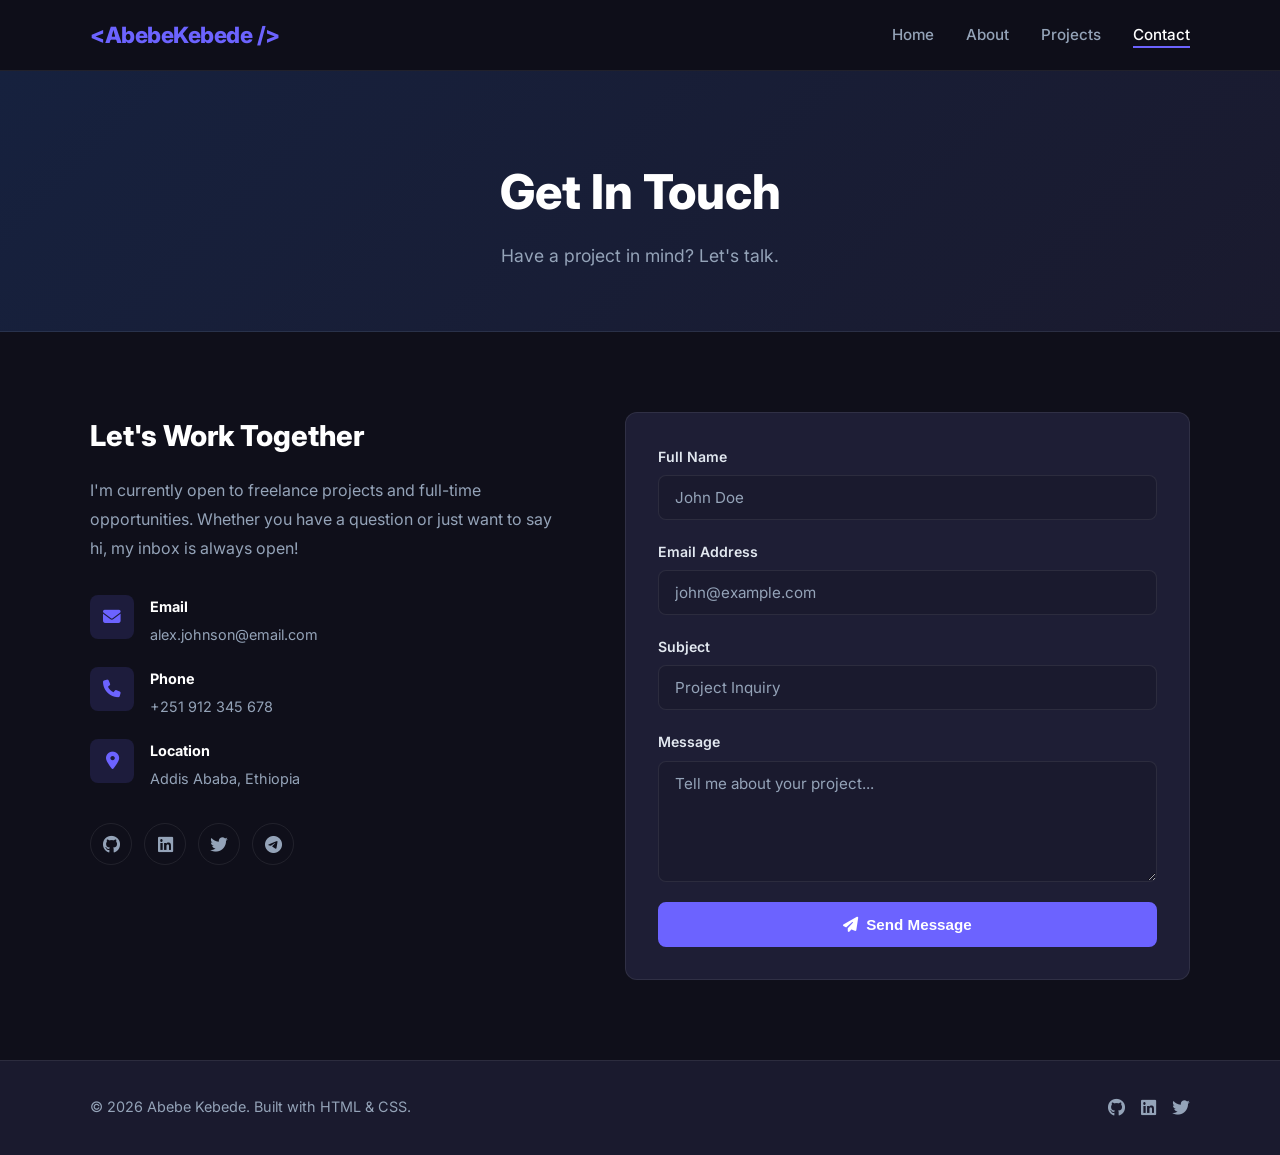
==== contact.html @ f782b0f5 "Intial Commit" ====
<!DOCTYPE html>
<html lang="en">
<head>
  <meta charset="UTF-8" />
  <meta name="viewport" content="width=device-width, initial-scale=1.0" />
  <title>Contact | Alex Dev</title>
  <link rel="stylesheet" href="portfolio.css" />
  <link rel="stylesheet" href="https://cdnjs.cloudflare.com/ajax/libs/font-awesome/6.5.0/css/all.min.css" />
  <link href="https://fonts.googleapis.com/css2?family=Inter:wght@400;500;600;700;800&display=swap" rel="stylesheet" />
</head>
<body>

  <!-- ===== NAVBAR ===== -->
  <header class="navbar">
    <div class="container nav-inner">
      <a href="index.html" class="logo">&lt;AbebeKebede /&gt;</a>
      <nav>
        <ul class="nav-links">
          <li><a href="index.html">Home</a></li>
          <li><a href="about.html">About</a></li>
          <li><a href="projects.html">Projects</a></li>
          <li><a href="contact.html" class="active">Contact</a></li>
        </ul>
      </nav>
      <button class="hamburger" id="hamburger" aria-label="Toggle menu">
        <span></span><span></span><span></span>
      </button>
    </div>
    <nav class="mobile-menu" id="mobileMenu">
      <ul>
        <li><a href="index.html">Home</a></li>
        <li><a href="about.html">About</a></li>
        <li><a href="projects.html">Projects</a></li>
        <li><a href="contact.html">Contact</a></li>
      </ul>
    </nav>
  </header>

  <!-- ===== PAGE HERO ===== -->
  <section class="page-hero">
    <div class="container">
      <h1>Get In Touch</h1>
      <p>Have a project in mind? Let's talk.</p>
    </div>
  </section>

  <!-- ===== CONTACT SECTION ===== -->
  <section class="section">
    <div class="container contact-grid">

      <!-- Contact Info -->
      <div class="contact-info">
        <h2>Let's Work Together</h2>
        <p>
          I'm currently open to freelance projects and full-time opportunities.
          Whether you have a question or just want to say hi, my inbox is always open!
        </p>

        <div class="contact-details">
          <div class="contact-item">
            <div class="contact-icon"><i class="fas fa-envelope"></i></div>
            <div>
              <strong>Email</strong>
              <p>alex.johnson@email.com</p>
            </div>
          </div>
          <div class="contact-item">
            <div class="contact-icon"><i class="fas fa-phone"></i></div>
            <div>
              <strong>Phone</strong>
              <p>+251 912 345 678</p>
            </div>
          </div>
          <div class="contact-item">
            <div class="contact-icon"><i class="fas fa-map-marker-alt"></i></div>
            <div>
              <strong>Location</strong>
              <p>Addis Ababa, Ethiopia</p>
            </div>
          </div>
        </div>

        <div class="contact-socials">
          <a href="#" aria-label="GitHub"><i class="fab fa-github"></i></a>
          <a href="#" aria-label="LinkedIn"><i class="fab fa-linkedin"></i></a>
          <a href="#" aria-label="Twitter"><i class="fab fa-twitter"></i></a>
          <a href="#" aria-label="Telegram"><i class="fab fa-telegram"></i></a>
        </div>
      </div>

      <!-- Contact Form -->
      <div class="contact-form-wrap">
        <form class="contact-form" action="#" method="POST">
          <div class="form-group">
            <label for="name">Full Name</label>
            <input type="text" id="name" name="name" placeholder="John Doe" required />
          </div>
          <div class="form-group">
            <label for="email">Email Address</label>
            <input type="email" id="email" name="email" placeholder="john@example.com" required />
          </div>
          <div class="form-group">
            <label for="subject">Subject</label>
            <input type="text" id="subject" name="subject" placeholder="Project Inquiry" required />
          </div>
          <div class="form-group">
            <label for="message">Message</label>
            <textarea id="message" name="message" rows="5" placeholder="Tell me about your project..." required></textarea>
          </div>
          <button type="submit" class="btn btn-primary btn-full">
            <i class="fas fa-paper-plane"></i> Send Message
          </button>
        </form>
      </div>

    </div>
  </section>

  <!-- ===== FOOTER ===== -->
  <footer class="footer">
    <div class="container footer-inner">
      <p>&copy; 2026 Abebe Kebede. Built with HTML &amp; CSS.</p>
      <div class="footer-socials">
        <a href="#"><i class="fab fa-github"></i></a>
        <a href="#"><i class="fab fa-linkedin"></i></a>
        <a href="#"><i class="fab fa-twitter"></i></a>
      </div>
    </div>
  </footer>

  <script>
    const btn = document.getElementById('hamburger');
    const menu = document.getElementById('mobileMenu');
    btn.addEventListener('click', () => {
      menu.classList.toggle('open');
      btn.classList.toggle('active');
    });
  </script>

</body>
</html>
---- portfolio.css ----
/* ===== CSS VARIABLES ===== */
:root {
  --primary:     #6c63ff;
  --primary-dark:#5a52d5;
  --accent:      #ff6584;
  --dark:        #0f0f1a;
  --dark-2:      #1a1a2e;
  --dark-3:      #16213e;
  --text:        #e2e8f0;
  --text-muted:  #94a3b8;
  --white:       #ffffff;
  --light-bg:    #f8fafc;
  --border:      rgba(255,255,255,0.08);
  --card-bg:     #1e1e35;
  --radius:      12px;
  --radius-sm:   8px;
  --shadow:      0 4px 24px rgba(0,0,0,0.3);
  --transition:  0.3s ease;
  --font:        'Inter', sans-serif;
}

/* ===== RESET & BASE ===== */
*, *::before, *::after {
  box-sizing: border-box;
  margin: 0;
  padding: 0;
}

html {
  scroll-behavior: smooth;
}

body {
  font-family: var(--font);
  background-color: var(--dark);
  color: var(--text);
  line-height: 1.7;
  font-size: 16px;
}

a {
  text-decoration: none;
  color: inherit;
  transition: color var(--transition);
}

ul {
  list-style: none;
}

img {
  max-width: 100%;
  display: block;
}

/* ===== CONTAINER ===== */
.container {
  width: 90%;
  max-width: 1100px;
  margin: 0 auto;
}

/* ===== SECTION SPACING ===== */
.section {
  padding: 80px 0;
}

.bg-light {
  background-color: var(--dark-2);
}

/* ===== SECTION HEADINGS ===== */
.section-title {
  font-size: 2rem;
  font-weight: 800;
  text-align: center;
  margin-bottom: 0.5rem;
  color: var(--white);
}

.section-sub {
  text-align: center;
  color: var(--text-muted);
  margin-bottom: 3rem;
  font-size: 1rem;
}

.section-label {
  text-align: center;
  font-size: 0.85rem;
  text-transform: uppercase;
  letter-spacing: 2px;
  color: var(--primary);
  margin-bottom: 1.5rem;
  font-weight: 600;
}

/* ===== BUTTONS ===== */
.btn {
  display: inline-flex;
  align-items: center;
  gap: 0.5rem;
  padding: 0.75rem 1.75rem;
  border-radius: var(--radius-sm);
  font-size: 0.95rem;
  font-weight: 600;
  cursor: pointer;
  transition: all var(--transition);
  border: 2px solid transparent;
}

.btn-primary {
  background-color: var(--primary);
  color: var(--white);
  border-color: var(--primary);
}

.btn-primary:hover {
  background-color: var(--primary-dark);
  border-color: var(--primary-dark);
  transform: translateY(-2px);
  box-shadow: 0 8px 20px rgba(108, 99, 255, 0.4);
}

.btn-outline {
  background-color: transparent;
  color: var(--primary);
  border-color: var(--primary);
}

.btn-outline:hover {
  background-color: var(--primary);
  color: var(--white);
  transform: translateY(-2px);
}

.btn-full {
  width: 100%;
  justify-content: center;
}

.center-btn {
  text-align: center;
  margin-top: 3rem;
}

/* =============================================
   NAVBAR
   ============================================= */
.navbar {
  position: sticky;
  top: 0;
  z-index: 1000;
  background-color: rgba(15, 15, 26, 0.95);
  backdrop-filter: blur(10px);
  border-bottom: 1px solid var(--border);
}

.nav-inner {
  display: flex;
  align-items: center;
  justify-content: space-between;
  height: 70px;
}

.logo {
  font-size: 1.4rem;
  font-weight: 800;
  color: var(--primary);
  letter-spacing: -0.5px;
}

.nav-links {
  display: flex;
  gap: 2rem;
}

.nav-links a {
  color: var(--text-muted);
  font-weight: 500;
  font-size: 0.95rem;
  position: relative;
  padding-bottom: 4px;
}

.nav-links a::after {
  content: '';
  position: absolute;
  bottom: 0;
  left: 0;
  width: 0;
  height: 2px;
  background-color: var(--primary);
  transition: width var(--transition);
}

.nav-links a:hover,
.nav-links a.active {
  color: var(--white);
}

.nav-links a:hover::after,
.nav-links a.active::after {
  width: 100%;
}

/* Hamburger */
.hamburger {
  display: none;
  flex-direction: column;
  gap: 5px;
  background: none;
  border: none;
  cursor: pointer;
  padding: 4px;
}

.hamburger span {
  display: block;
  width: 24px;
  height: 2px;
  background-color: var(--text);
  border-radius: 2px;
  transition: all var(--transition);
}

.hamburger.active span:nth-child(1) {
  transform: translateY(7px) rotate(45deg);
}
.hamburger.active span:nth-child(2) {
  opacity: 0;
}
.hamburger.active span:nth-child(3) {
  transform: translateY(-7px) rotate(-45deg);
}

/* Mobile menu */
.mobile-menu {
  display: none;
  background-color: var(--dark-2);
  border-top: 1px solid var(--border);
}

.mobile-menu.open {
  display: block;
}

.mobile-menu ul {
  padding: 1rem 0;
}

.mobile-menu li a {
  display: block;
  padding: 0.75rem 1.5rem;
  color: var(--text-muted);
  font-weight: 500;
  transition: all var(--transition);
}

.mobile-menu li a:hover {
  color: var(--white);
  background-color: rgba(108, 99, 255, 0.1);
  padding-left: 2rem;
}

/* =============================================
   HERO SECTION
   ============================================= */
.hero {
  min-height: calc(100vh - 70px);
  display: flex;
  align-items: center;
  background: linear-gradient(135deg, var(--dark) 0%, var(--dark-3) 100%);
  position: relative;
  overflow: hidden;
}

/* Decorative background circles */
.hero::before {
  content: '';
  position: absolute;
  width: 500px;
  height: 500px;
  border-radius: 50%;
  background: radial-gradient(circle, rgba(108,99,255,0.15) 0%, transparent 70%);
  top: -100px;
  right: -100px;
  pointer-events: none;
}

.hero::after {
  content: '';
  position: absolute;
  width: 300px;
  height: 300px;
  border-radius: 50%;
  background: radial-gradient(circle, rgba(255,101,132,0.1) 0%, transparent 70%);
  bottom: -50px;
  left: -50px;
  pointer-events: none;
}

.hero-inner {
  display: grid;
  grid-template-columns: 1fr 1fr;
  gap: 4rem;
  align-items: center;
  padding: 80px 0;
}

.hero-greeting {
  font-size: 1.1rem;
  color: var(--text-muted);
  margin-bottom: 0.5rem;
}

.hero-name {
  font-size: clamp(2.5rem, 5vw, 4rem);
  font-weight: 800;
  color: var(--white);
  line-height: 1.1;
  margin-bottom: 0.5rem;
}

.hero-title {
  font-size: clamp(1.2rem, 2.5vw, 1.8rem);
  font-weight: 600;
  color: var(--primary);
  margin-bottom: 1.5rem;
}

.hero-desc {
  color: var(--text-muted);
  font-size: 1.05rem;
  max-width: 480px;
  margin-bottom: 2rem;
  line-height: 1.8;
}

.hero-btns {
  display: flex;
  gap: 1rem;
  flex-wrap: wrap;
  margin-bottom: 2rem;
}

.hero-socials {
  display: flex;
  gap: 1rem;
}

.hero-socials a {
  width: 42px;
  height: 42px;
  border-radius: 50%;
  border: 1px solid var(--border);
  display: flex;
  align-items: center;
  justify-content: center;
  color: var(--text-muted);
  font-size: 1.1rem;
  transition: all var(--transition);
}

.hero-socials a:hover {
  border-color: var(--primary);
  color: var(--primary);
  transform: translateY(-3px);
}

/* Avatar placeholder */
.avatar-placeholder {
  width: 280px;
  height: 280px;
  border-radius: 50%;
  background: linear-gradient(135deg, var(--primary) 0%, var(--accent) 100%);
  display: flex;
  align-items: center;
  justify-content: center;
  font-size: 7rem;
  color: rgba(255,255,255,0.9);
  margin: 0 auto;
  box-shadow: 0 20px 60px rgba(108, 99, 255, 0.4);
  position: relative;
}

/* .avatar-placeholder::before {
  content: '';
  position: absolute;
  inset: -8px;
  border-radius: 50%;
  border: 2px dashed rgba(108, 99, 255, 0.4);
  animation: spin 20s linear infinite;
}

@keyframes spin {
  to { transform: rotate(360deg); }
} */

.avatar-placeholder.large {
  width: 220px;
  height: 220px;
  font-size: 5rem;
}

/* =============================================
   SKILLS STRIP
   ============================================= */
.skills-strip {
  background-color: var(--dark-2);
  padding: 60px 0;
  border-top: 1px solid var(--border);
  border-bottom: 1px solid var(--border);
}

.skills-grid {
  display: flex;
  flex-wrap: wrap;
  gap: 1rem;
  justify-content: center;
}

.skill-badge {
  display: flex;
  align-items: center;
  gap: 0.5rem;
  padding: 0.6rem 1.2rem;
  background-color: var(--card-bg);
  border: 1px solid var(--border);
  border-radius: 50px;
  font-size: 0.9rem;
  font-weight: 500;
  color: var(--text);
  transition: all var(--transition);
}

.skill-badge:hover {
  border-color: var(--primary);
  color: var(--primary);
  transform: translateY(-2px);
}

.skill-badge i {
  font-size: 1.1rem;
  color: var(--primary);
}

/* =============================================
   PROJECT CARDS
   ============================================= */
.projects-grid {
  display: grid;
  grid-template-columns: repeat(auto-fill, minmax(300px, 1fr));
  gap: 1.5rem;
}

.project-card {
  background-color: var(--card-bg);
  border: 1px solid var(--border);
  border-radius: var(--radius);
  overflow: hidden;
  transition: all var(--transition);
}

.project-card:hover {
  transform: translateY(-6px);
  box-shadow: var(--shadow);
  border-color: rgba(108, 99, 255, 0.3);
}

.project-img {
  height: 180px;
  position: relative;
  display: flex;
  align-items: flex-end;
  padding: 1rem;
}

/* Gradient backgrounds for project cards */
.project-img-1 { background: linear-gradient(135deg, #667eea 0%, #764ba2 100%); }
.project-img-2 { background: linear-gradient(135deg, #f093fb 0%, #f5576c 100%); }
.project-img-3 { background: linear-gradient(135deg, #4facfe 0%, #00f2fe 100%); }
.project-img-4 { background: linear-gradient(135deg, #43e97b 0%, #38f9d7 100%); }
.project-img-5 { background: linear-gradient(135deg, #fa709a 0%, #fee140 100%); }
.project-img-6 { background: linear-gradient(135deg, #a18cd1 0%, #fbc2eb 100%); }

.project-tag {
  background-color: rgba(0,0,0,0.4);
  color: var(--white);
  padding: 0.3rem 0.8rem;
  border-radius: 50px;
  font-size: 0.75rem;
  font-weight: 600;
  letter-spacing: 0.5px;
  backdrop-filter: blur(4px);
}

.project-body {
  padding: 1.5rem;
}

.project-body h3 {
  font-size: 1.15rem;
  font-weight: 700;
  color: var(--white);
  margin-bottom: 0.5rem;
}

.project-body p {
  color: var(--text-muted);
  font-size: 0.9rem;
  margin-bottom: 1rem;
  line-height: 1.6;
}

.project-tech {
  display: flex;
  flex-wrap: wrap;
  gap: 0.4rem;
  margin-bottom: 1rem;
}

.project-tech span {
  background-color: rgba(108, 99, 255, 0.15);
  color: var(--primary);
  padding: 0.2rem 0.6rem;
  border-radius: 4px;
  font-size: 0.78rem;
  font-weight: 500;
}

.project-links {
  display: flex;
  gap: 1rem;
}

.project-links a {
  display: flex;
  align-items: center;
  gap: 0.4rem;
  color: var(--text-muted);
  font-size: 0.88rem;
  font-weight: 500;
  transition: color var(--transition);
}

.project-links a:hover {
  color: var(--primary);
}

/* =============================================
   PAGE HERO (inner pages)
   ============================================= */
.page-hero {
  background: linear-gradient(135deg, var(--dark-3) 0%, var(--dark-2) 100%);
  padding: 80px 0 60px;
  text-align: center;
  border-bottom: 1px solid var(--border);
}

.page-hero h1 {
  font-size: clamp(2rem, 4vw, 3rem);
  font-weight: 800;
  color: var(--white);
  margin-bottom: 0.5rem;
}

.page-hero p {
  color: var(--text-muted);
  font-size: 1.1rem;
}

/* =============================================
   ABOUT PAGE
   ============================================= */
.about-grid {
  display: grid;
  grid-template-columns: 280px 1fr;
  gap: 4rem;
  align-items: start;
}

.about-image {
  text-align: center;
}

.about-socials {
  margin-top: 1.5rem;
  display: flex;
  flex-direction: column;
  gap: 0.75rem;
  align-items: center;
}

.about-socials a {
  display: inline-flex;
  align-items: center;
  gap: 0.5rem;
  color: var(--text-muted);
  font-size: 0.9rem;
  font-weight: 500;
  transition: color var(--transition);
}

.about-socials a:hover {
  color: var(--primary);
}

.about-bio h2 {
  font-size: 1.8rem;
  font-weight: 800;
  color: var(--white);
  margin-bottom: 1rem;
}

.about-bio p {
  color: var(--text-muted);
  margin-bottom: 1rem;
  line-height: 1.8;
}

.about-bio strong {
  color: var(--primary);
}

.info-grid {
  display: grid;
  grid-template-columns: 1fr 1fr;
  gap: 1rem;
  margin-top: 1.5rem;
}

.info-item {
  background-color: var(--card-bg);
  border: 1px solid var(--border);
  border-radius: var(--radius-sm);
  padding: 0.75rem 1rem;
  font-size: 0.9rem;
  color: var(--text-muted);
}

.info-item span {
  display: block;
  font-weight: 600;
  color: var(--white);
  margin-bottom: 0.2rem;
}

/* Skill bars */
.skills-bars {
  max-width: 700px;
  margin: 0 auto;
  display: flex;
  flex-direction: column;
  gap: 1.5rem;
}

.skill-row {}

.skill-info {
  display: flex;
  justify-content: space-between;
  margin-bottom: 0.4rem;
  font-size: 0.9rem;
  font-weight: 500;
  color: var(--text);
}

.skill-bar {
  height: 8px;
  background-color: var(--card-bg);
  border-radius: 50px;
  overflow: hidden;
}

.skill-fill {
  height: 100%;
  background: linear-gradient(90deg, var(--primary) 0%, var(--accent) 100%);
  border-radius: 50px;
  transition: width 1s ease;
}

/* Timeline */
.timeline {
  position: relative;
  padding-left: 2rem;
  max-width: 700px;
  margin: 0 auto;
}

.timeline::before {
  content: '';
  position: absolute;
  left: 0;
  top: 0;
  bottom: 0;
  width: 2px;
  background: linear-gradient(to bottom, var(--primary), var(--accent));
  border-radius: 2px;
}

.timeline-item {
  position: relative;
  margin-bottom: 2.5rem;
}

.timeline-dot {
  position: absolute;
  left: -2.45rem;
  top: 4px;
  width: 14px;
  height: 14px;
  border-radius: 50%;
  background-color: var(--primary);
  border: 3px solid var(--dark);
  box-shadow: 0 0 0 2px var(--primary);
}

.timeline-content {
  background-color: var(--card-bg);
  border: 1px solid var(--border);
  border-radius: var(--radius);
  padding: 1.25rem 1.5rem;
}

.timeline-date {
  font-size: 0.8rem;
  color: var(--primary);
  font-weight: 600;
  letter-spacing: 0.5px;
  text-transform: uppercase;
}

.timeline-content h3 {
  font-size: 1.05rem;
  font-weight: 700;
  color: var(--white);
  margin: 0.3rem 0 0.2rem;
}

.timeline-company {
  color: var(--accent);
  font-size: 0.88rem;
  font-weight: 500;
  margin-bottom: 0.5rem;
}

.timeline-content p:last-child {
  color: var(--text-muted);
  font-size: 0.9rem;
  line-height: 1.6;
}

/* =============================================
   CONTACT PAGE
   ============================================= */
.contact-grid {
  display: grid;
  grid-template-columns: 1fr 1.2fr;
  gap: 4rem;
  align-items: start;
}

.contact-info h2 {
  font-size: 1.8rem;
  font-weight: 800;
  color: var(--white);
  margin-bottom: 1rem;
}

.contact-info > p {
  color: var(--text-muted);
  line-height: 1.8;
  margin-bottom: 2rem;
}

.contact-details {
  display: flex;
  flex-direction: column;
  gap: 1.25rem;
  margin-bottom: 2rem;
}

.contact-item {
  display: flex;
  align-items: flex-start;
  gap: 1rem;
}

.contact-icon {
  width: 44px;
  height: 44px;
  border-radius: var(--radius-sm);
  background-color: rgba(108, 99, 255, 0.15);
  display: flex;
  align-items: center;
  justify-content: center;
  color: var(--primary);
  font-size: 1.1rem;
  flex-shrink: 0;
}

.contact-item strong {
  display: block;
  color: var(--white);
  font-size: 0.9rem;
  margin-bottom: 0.2rem;
}

.contact-item p {
  color: var(--text-muted);
  font-size: 0.9rem;
}

.contact-socials {
  display: flex;
  gap: 0.75rem;
}

.contact-socials a {
  width: 42px;
  height: 42px;
  border-radius: 50%;
  border: 1px solid var(--border);
  display: flex;
  align-items: center;
  justify-content: center;
  color: var(--text-muted);
  font-size: 1.1rem;
  transition: all var(--transition);
}

.contact-socials a:hover {
  border-color: var(--primary);
  color: var(--primary);
  transform: translateY(-3px);
}

/* Contact Form */
.contact-form-wrap {
  background-color: var(--card-bg);
  border: 1px solid var(--border);
  border-radius: var(--radius);
  padding: 2rem;
}

.contact-form {
  display: flex;
  flex-direction: column;
  gap: 1.25rem;
}

.form-group {
  display: flex;
  flex-direction: column;
  gap: 0.4rem;
}

.form-group label {
  font-size: 0.88rem;
  font-weight: 600;
  color: var(--text);
}

.form-group input,
.form-group textarea {
  background-color: var(--dark-2);
  border: 1px solid var(--border);
  border-radius: var(--radius-sm);
  padding: 0.75rem 1rem;
  color: var(--text);
  font-family: var(--font);
  font-size: 0.95rem;
  transition: border-color var(--transition);
  outline: none;
  resize: vertical;
}

.form-group input::placeholder,
.form-group textarea::placeholder {
  color: var(--text-muted);
}

.form-group input:focus,
.form-group textarea:focus {
  border-color: var(--primary);
  box-shadow: 0 0 0 3px rgba(108, 99, 255, 0.15);
}

/* =============================================
   FOOTER
   ============================================= */
.footer {
  background-color: var(--dark-2);
  border-top: 1px solid var(--border);
  padding: 2rem 0;
}

.footer-inner {
  display: flex;
  align-items: center;
  justify-content: space-between;
  flex-wrap: wrap;
  gap: 1rem;
}

.footer p {
  color: var(--text-muted);
  font-size: 0.9rem;
}

.footer-socials {
  display: flex;
  gap: 1rem;
}

.footer-socials a {
  color: var(--text-muted);
  font-size: 1.1rem;
  transition: color var(--transition);
}

.footer-socials a:hover {
  color: var(--primary);
}

/* =============================================
   RESPONSIVE — TABLET (max 900px)
   ============================================= */
@media (max-width: 900px) {

  /* Navbar */
  .nav-links {
    display: none;
  }

  .hamburger {
    display: flex;
  }

  /* Hero */
  .hero-inner {
    grid-template-columns: 1fr;
    text-align: center;
    gap: 3rem;
    padding: 60px 0;
  }

  .hero-desc {
    margin: 0 auto 2rem;
  }

  .hero-btns {
    justify-content: center;
  }

  .hero-socials {
    justify-content: center;
  }

  .hero-image {
    order: -1;
  }

  /* About */
  .about-grid {
    grid-template-columns: 1fr;
    gap: 2.5rem;
    text-align: center;
  }

  .about-image {
    display: flex;
    flex-direction: column;
    align-items: center;
  }

  .info-grid {
    text-align: left;
  }

  /* Contact */
  .contact-grid {
    grid-template-columns: 1fr;
    gap: 2.5rem;
  }
}

/* =============================================
   RESPONSIVE — MOBILE (max 600px)
   ============================================= */
@media (max-width: 600px) {

  .section {
    padding: 60px 0;
  }

  .section-title {
    font-size: 1.6rem;
  }

  /* Hero */
  .avatar-placeholder {
    width: 200px;
    height: 200px;
    font-size: 5rem;
  }

  .hero-btns {
    flex-direction: column;
    align-items: center;
  }

  .btn {
    width: 100%;
    justify-content: center;
  }

  /* Skills strip */
  .skills-grid {
    gap: 0.75rem;
  }

  /* Projects */
  .projects-grid {
    grid-template-columns: 1fr;
  }

  /* Info grid */
  .info-grid {
    grid-template-columns: 1fr;
  }

  /* Footer */
  .footer-inner {
    flex-direction: column;
    text-align: center;
  }

  /* Timeline */
  .timeline {
    padding-left: 1.5rem;
  }

  .timeline-dot {
    left: -1.95rem;
  }

  /* Contact form */
  .contact-form-wrap {
    padding: 1.25rem;
  }
}
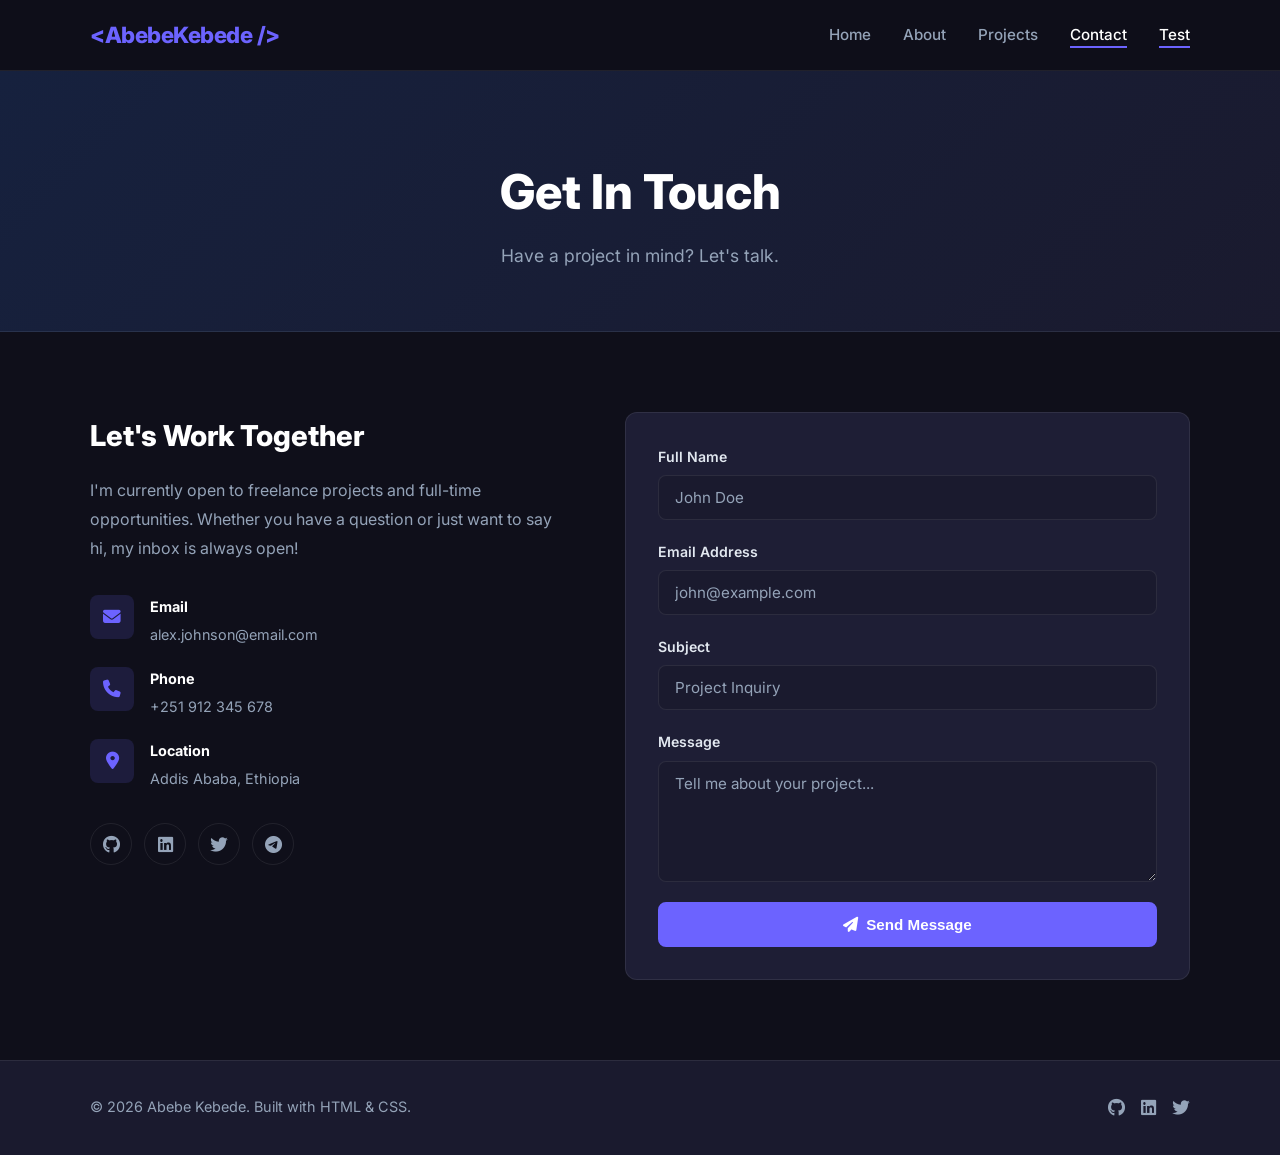
==== commit c5a4805e: "i have added new link" ====
--- a/contact.html
+++ b/contact.html
@@ -20,6 +20,7 @@
           <li><a href="about.html">About</a></li>
           <li><a href="projects.html">Projects</a></li>
           <li><a href="contact.html" class="active">Contact</a></li>
+          <li><a href="contact.html" class="active">Test</a></li>
         </ul>
       </nav>
       <button class="hamburger" id="hamburger" aria-label="Toggle menu">
--- a/portfolio.css
+++ b/portfolio.css
@@ -19,6 +19,7 @@
   --shadow:      0 4px 24px rgba(0,0,0,0.3);
   --transition:  0.3s ease;
   --font:        'Inter', sans-serif;
+
 }
 
 /* ===== RESET & BASE ===== */
